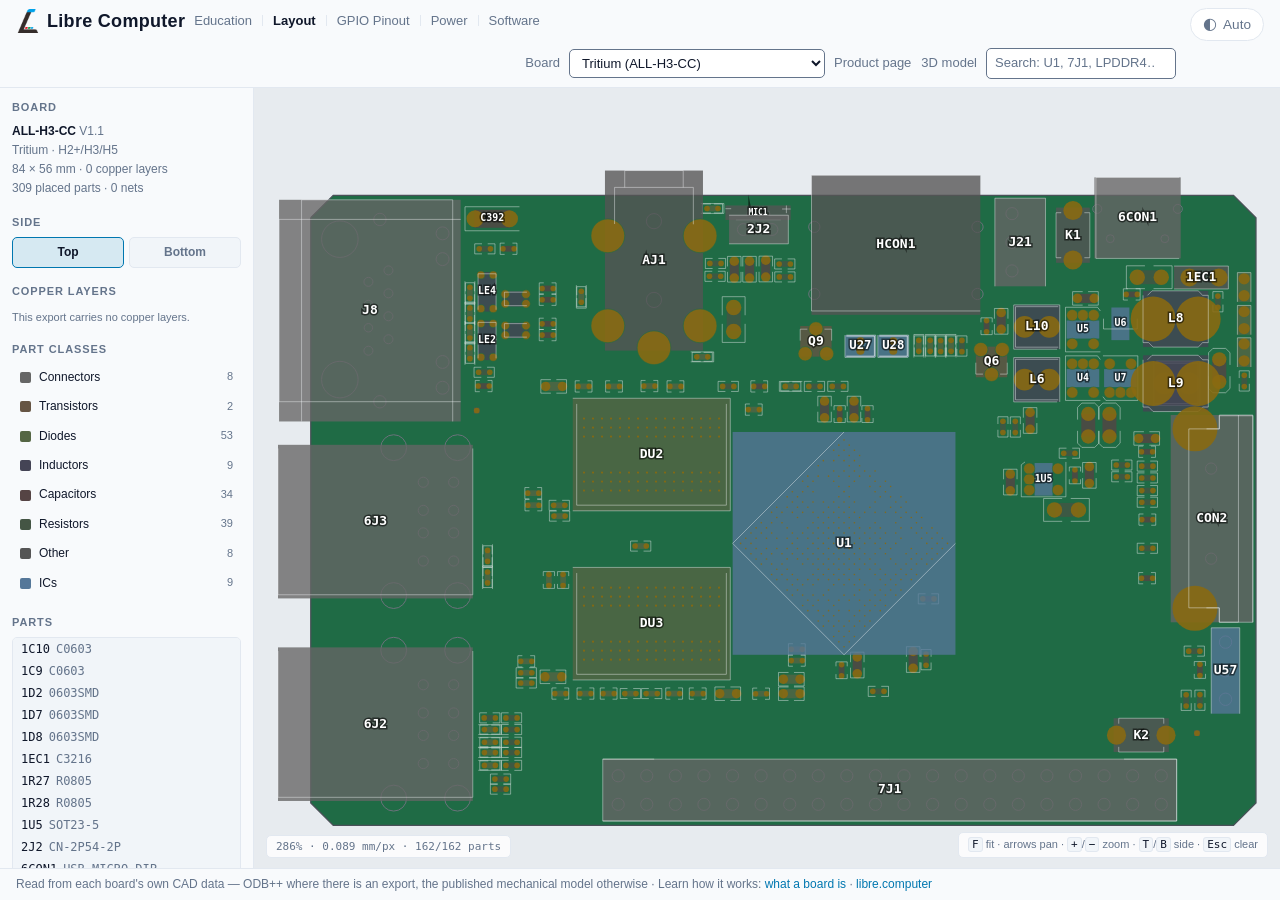
==== all-h3-cc/index.html @ c20e4c8a "A page per board with its parts list, plus robots.txt, sitemap.xml, llms.txt Each board view was dra" ====
<!DOCTYPE html>
<html lang="en">
<head>
<meta charset="utf-8">
<!-- Scripts from this site only, plus the inline theme snippet by its sha256
     (tools/check-kit.py recomputes it); data, styles and images same-origin,
     data: for the kit's logo. GitHub Pages sets no headers, so it is a meta. -->
<meta http-equiv="Content-Security-Policy" content="default-src 'self'; script-src 'self' 'sha256-oHIc59mqgn9ICn5smlJlKAoSorMm9lRvLXPlZJXSqW8='; style-src 'self' 'unsafe-inline'; img-src 'self' data:; object-src 'none'; base-uri 'none'; form-action 'none'">
<meta name="referrer" content="strict-origin-when-cross-origin">
<meta name="viewport" content="width=device-width, initial-scale=1">
<title>Tritium (ALL-H3-CC) Board Layout — Libre Computer</title>
<meta name="description" content="Tritium (ALL-H3-CC) PCB layout, 84 × 56 mm: its connectors and main parts by reference designator, and an interactive viewer of every part&#39;s placement, read from the board&#39;s own CAD data.">
<link rel="canonical" href="https://layout.hardware.libre.computer/all-h3-cc/">
<link rel="icon" href="data:,">
<link rel="stylesheet" href="../css/lc-kit.css">
<link rel="stylesheet" href="../css/style.css">
<!-- Sets the theme before first paint, so a dark visitor never sees a white
     flash. Must stay inline and must stay ahead of the stylesheets; the copy
     is checked by tools/lc-ui-kit/sync.py against HEAD_SNIPPET in lc-kit.js. -->
<script>try{var q=new URLSearchParams(location.search),e=q.get("embed")==="1",t=e&&q.get("theme");if(e)document.documentElement.classList.add("lc-embed");var p=t==="light"||t==="dark"?t:localStorage.getItem("theme")||"auto";if(p==="dark"||(p==="auto"&&matchMedia("(prefers-color-scheme: dark)").matches))document.documentElement.classList.add("dark")}catch(x){}</script>
</head>
<body data-board="all-h3-cc">
<a class="lc-skip" href="#main">Skip to content</a>

<header class="lc-topbar">
  <div class="lc-brand">
    <a class="lc-brand-name" href="https://libre.computer">Libre Computer</a>
    <nav class="lc-sites" aria-label="Libre Computer sites">
      <a class="lc-site" href="https://education.libre.computer/">Education</a>
      <a class="lc-site" href="/" aria-current="true">Layout</a>
      <a class="lc-site" data-lc-site href="https://gpio.hardware.libre.computer/">GPIO Pinout</a>
      <a class="lc-site" data-lc-site href="https://power.hardware.libre.computer/">Power</a>
      <a class="lc-site" href="https://u-boot.software.libre.computer/">Software</a>
    </nav>
  </div>
  <div class="lc-controls">
    <label for="board-select">Board</label>
    <select id="board-select" aria-label="Select board"></select>
    <input id="search" type="search" placeholder="Search: U1, 7J1, LPDDR4…" autocomplete="off" spellcheck="false" aria-label="Search by reference designator or footprint">
  </div>
</header>

<div class="lc-notices" id="notices"></div>

<main class="lc-main" id="main">
  <h1 class="lc-vh">Tritium (ALL-H3-CC) board layout</h1>
  <aside class="lc-panel" id="sidebar">
    <h3>Board</h3>
    <div id="board-meta"></div>

    <h3>Side</h3>
    <div class="lc-seg" id="side-seg" role="group" aria-label="Board side"></div>

    <h3>Copper layers</h3>
    <div id="copper-toggles"></div>
    <p id="copper-note"></p>

    <h3>Part classes</h3>
    <div id="cat-toggles"></div>

    <h3>Parts</h3>
    <div id="comp-list" role="listbox" tabindex="0" aria-label="Placed parts"></div>
    <div id="detail"></div>
    <p id="announce" class="lc-vh" role="status"></p>

    <!-- The parts list as plain HTML, drawn in by tools/render.mjs (and
         redrawn by js/app.js on a change of board): js/parts.js -->
    <h3>Parts list</h3>
    <div id="parts-text"><details class="parts-text"><summary>Tritium (ALL-H3-CC): connectors and main parts</summary><p>Tritium (ALL-H3-CC): revision V1.1, H2+/H3/H5 SoC, 84 × 56 mm, no copper layers in this export, 309 placed parts.</p><table class="lc-table parts-table"><caption>Connectors (10)</caption><thead><tr><th scope="col">Ref</th><th scope="col">Part</th><th scope="col">Side</th></tr></thead><tbody><tr><th scope="row">2J2</th><td><span class="fp">CN-2P54-2P, 2 pins</span></td><td>Top</td></tr><tr><th scope="row">4CON1</th><td><span class="fp">30P-0.4MM-M, 30 pins</span></td><td>Bottom</td></tr><tr><th scope="row">6CON1</th><td><span class="fp">USB-MICRO-DIP, 11 pins</span></td><td>Top</td></tr><tr><th scope="row">6J2</th><td><span class="fp">GXK-12USB, 12 pins</span></td><td>Top</td></tr><tr><th scope="row">6J3</th><td><span class="fp">GXK-12USB, 12 pins</span></td><td>Top</td></tr><tr><th scope="row">7J1</th><td><span class="fp">CN-2P00-2X20P, 40 pins</span></td><td>Top</td></tr><tr><th scope="row">CON2</th><td><span class="fp">FPC24PIN_0_5MM_TOP, 26 pins</span></td><td>Top</td></tr><tr><th scope="row">CON11</th><td><span class="fp">TFCARD, 15 pins</span></td><td>Bottom</td></tr><tr><th scope="row">J8</th><td><span class="fp">RJ-45B, 16 pins</span></td><td>Top</td></tr><tr><th scope="row">J21</th><td><span class="fp">CN-2P54-3P, 3 pins</span></td><td>Top</td></tr></tbody></table><table class="lc-table parts-table"><caption>ICs (9)</caption><thead><tr><th scope="col">Ref</th><th scope="col">Part</th><th scope="col">Side</th></tr></thead><tbody><tr><th scope="row">1U5</th><td><span class="fp">SOT23-5, 5 pins</span></td><td>Top</td></tr><tr><th scope="row">U1</th><td><span class="fp">BGA347P0_65B14X14, 347 pins</span></td><td>Top</td></tr><tr><th scope="row">U4</th><td><span class="fp">SOT23-5, 5 pins</span></td><td>Top</td></tr><tr><th scope="row">U5</th><td><span class="fp">SOT23-5, 5 pins</span></td><td>Top</td></tr><tr><th scope="row">U6</th><td><span class="fp">SOT23-6, 6 pins</span></td><td>Top</td></tr><tr><th scope="row">U7</th><td><span class="fp">SOT23-5, 5 pins</span></td><td>Top</td></tr><tr><th scope="row">U27</th><td><span class="fp">RCLAMP0524P, 10 pins</span></td><td>Top</td></tr><tr><th scope="row">U28</th><td><span class="fp">RCLAMP0524P, 10 pins</span></td><td>Top</td></tr><tr><th scope="row">U57</th><td><span class="fp">DIP-IR, 3 pins</span></td><td>Top</td></tr></tbody></table></details></div><!-- /parts -->
  </aside>

  <!-- Focusable so the keys pan and zoom it; the parts themselves are picked
       from the Parts list, which is the drawing's keyboard route -->
  <div id="stage" tabindex="0" role="region" aria-label="Board drawing" aria-describedby="keys">
    <canvas id="canvas" aria-hidden="true"></canvas>
    <div id="tooltip" class="lc-tooltip" hidden></div>
    <div id="hud"></div>
    <!-- The copper and net parts are filled in per board: the layer count
         differs (6 or 8), and the board imported from a mechanical model has
         neither, where this used to promise both and contradict the sidebar's
         own "This export carries no copper layers". -->
    <div id="keys"></div>
    <div id="spinner" hidden>Loading…</div>
  </div>
</main>

<footer class="lc-footer">
  Read from each board's own CAD data — ODB++ where there is an export,
  the published mechanical model otherwise ·
  Learn how it works: <a href="https://education.libre.computer/modules/what-a-board-is/">what a board is</a> ·
  <a href="https://libre.computer">libre.computer</a>
</footer>

<script type="module" src="../js/app.js"></script>
</body>
</html>
---- css/lc-kit.css ----
/* lc-kit 1 sha256:49a98d562651cce432e0f0e8bd59669b63564b67a7129dab7db1aff492e4dc31 */
/* Libre Computer hardware-tool shell — shared by the GPIO pinout, the board
   layout viewer and the power tree.
 *
 * These two sites had grown the same header, the same board picker, the same
 * search box and the same footer twice, with the same seven token names holding
 * the same seven values in both. This is that shell, defined once.
 *
 * THEME. Three states, matching libre.computer: light, dark, and auto, which
 * follows the OS and is the default -- a visitor whose desktop is dark should
 * not have to ask twice. The switch is a `dark` class on <html>, set before
 * first paint by the inline script in each page's <head>, so a dark visitor
 * never sees a white flash. Light is the base and dark is the override, because
 * a stylesheet that loses its media query should degrade to the more legible
 * of the two.
 *
 * The values are libre.computer's own (its css/style.css tokens: --bg, --card,
 * --border, --fg, --muted, --prose-link, --field-border), in both themes,
 * because these tools open inside its product pages: a tool in a neutral grey
 * frame on a slate page read as a different site. A change to that palette is
 * made there and copied here.
 *
 * WHAT BELONGS HERE. The shell and nothing else: page frame, top bar, brand,
 * the controls slot, notices, footer, form controls, focus, and the theme
 * button. A site's own subject matter -- the pinout's mux-class colours, the
 * layout viewer's copper-layer colours -- stays in that site's stylesheet,
 * because nothing is shared by having one file know about both.
 *
 * This file is VENDORED. Edit tools/lc-ui-kit/lc-kit.css in the monorepo and
 * run tools/lc-ui-kit/sync.py; a hand-edit here fails each site's CI.
 */

:root {
  color-scheme: light;
  /* one monospace stack for every site (pad names, addresses, code, keys) */
  --mono: ui-monospace, SFMono-Regular, "SF Mono", Menlo, Consolas, monospace;

  --bg: #ffffff;
  --bg-raised: #f8fafc;
  --bg-sunken: #f1f5f9;
  --border: #e2e8f0;
  /* A field's edge is the only thing that says "type here", so it needs 3:1
     on the page (WCAG 1.4.11); --border is a divider and stays quiet.
     Slate-500, as libre.computer's --field-border: 4.76:1 on --bg, 4.55:1 on
     --bg-raised, and 3.75 / 3.07 on the dark ground and raised panel, so
     one value serves both themes. */
  --border-field: #64748b;
  --text: #0f172a;
  /* 4.76:1 on --bg, 4.55:1 on --bg-raised, 4.34:1 on --bg-sunken */
  --text-dim: #64748b;
  /* Blue TEXT on the page ground, so it darkens on white (#0077b0 is 4.92:1)
     and lightens on the dark ground below. Same two shades libre.computer
     uses, and for the same contrast reason. */
  --accent: #0077b0;
  --brass: #8a6a10;
  --warn: #b45309;
  --danger: #b42318;

  --shadow: 0 1px 2px rgba(15, 23, 42, .06), 0 1px 3px rgba(15, 23, 42, .04);
}

html.dark {
  color-scheme: dark;

  --bg: #0f172a;
  --bg-raised: #1e293b;
  --bg-sunken: #020617;
  --border: #334155;
  --border-field: #64748b;   /* 3.75:1 on --bg, 3.07:1 on --bg-raised */
  --text: #e2e8f0;
  --text-dim: #94a3b8;       /* 6.96:1 on --bg, 5.71:1 on --bg-raised */
  --accent: #00a0e9;         /* 6.13:1 on --bg, 5.02:1 on --bg-raised */
  --brass: #c9a227;
  --warn: #f76b15;
  --danger: #f5a3a6;

  --shadow: none;
}

*, *::before, *::after { box-sizing: border-box; }

html, body { height: 100%; }

/* Two page shapes. An app shell (the layout viewer, the power tree) is one
   window tall and scrolls only inside its panes. A document page (the
   pinout, the memory map, education) scrolls as a whole: its body carries
   class="lc-doc" and grows with its content -- a body held to the window
   would be the sticky title bar's containing block, and the bar would ride
   off the top after one screen. */
body.lc-doc { height: auto; min-height: 100%; }

body {
  display: flex;
  flex-direction: column;
  margin: 0;
  background: var(--bg);
  color: var(--text);
  font: 14px/1.45 -apple-system, "Segoe UI", Roboto, Helvetica, Arial, sans-serif;
}

a { color: var(--accent); text-decoration: none; }
a:hover { text-decoration: underline; }

/* Monospace text in the one stack (zero specificity: a site's own rule wins) */
:where(code, kbd, samp, pre) { font-family: var(--mono); }

:where(button, select, input, a, [role="button"][tabindex]):focus-visible {
  outline: 2px solid var(--accent);
  outline-offset: 1px;
}

/* ---- top bar ---------------------------------------------------------- */

/* Sticky on every site (from 700px up; a phone's bar is too tall to pin, see
   below): an app-shell page never scrolls, so it changes nothing there; a
   document page (body.lc-doc: the pinout, the memory map, education) keeps
   its title bar in view, the same everywhere. */
.lc-topbar {
  flex: none;
  display: flex;
  flex-wrap: wrap;
  align-items: center;
  gap: 14px;
  padding: 8px 16px;
  background: var(--bg-raised);
  border-bottom: 1px solid var(--border);
  position: sticky;
  top: 0;
  z-index: 10;
  font-size: 14px;  /* (the bar's own, whatever size a site sets its body text) */
}

/* CENTRED, NOT BASELINE-ALIGNED. The name's first flex item is the logo, an
   empty box, so the name's baseline is synthesised from the logo's bottom edge
   -- and baseline alignment sat the site links' text on that edge, about 6px
   below the brand text and the controls. Centring puts the logo, the name, the
   links and (via the bar's own centring) the controls on one centre line. */
.lc-brand {
  display: flex;
  flex-wrap: wrap;
  align-items: center;
  gap: 4px 9px;
  min-width: 0;
}

.lc-brand-name {
  display: inline-flex;
  align-items: center;
  gap: 7px;
  font-size: 18px;
  font-weight: 700;
  letter-spacing: .3px;
  color: var(--text);
  white-space: nowrap;
}

/* The Libre Computer mark before the name, light and dark cuts. Embedded as
   data URIs -- libre.computer's own navLogo.webp and navLogo_dark.webp,
   about 2 KB each -- so every site gets it from this one vendored file with
   no image to copy, and nothing loads from another origin. Decorative: the
   name beside it is the link text. */
.lc-brand-name::before {
  content: "";
  flex: none;
  width: 24px;
  height: 24px;
  background: center / contain no-repeat url("[data-uri]");
}
html.dark .lc-brand-name::before {
  background-image: url("[data-uri]");
}
.lc-brand-name:hover { text-decoration: none; color: var(--accent); }

.lc-brand-sub {
  font-size: 13px;
  color: var(--text-dim);
  white-space: nowrap;
}

/* SIGNAL CLASS PALETTE -- shared, because the two tools colour the SAME pins.
   The pinout draws a board's header and the layout draws that header's pads on
   the PCB, and a visitor moving between them reads the colour as meaning the
   same thing. It did not live here at first, when only one tool used it; a
   second copy in the layout's own stylesheet would be a second answer the
   first time a colour changed. Both sites now take the one definition, and
   check-kit.py fails the build if a vendored copy drifts.

   RAILS RAMP BY VOLTAGE, red through orange to yellow as the supply falls:
   12V and PoE deepest, 5V red, 3.3V orange, 1.8V yellow. The ramp used to run
   red into brown, which made 3.3V a burnt orange and 1.8V a tan -- neither
   nameable as a colour, and the three rails a reader actually reaches for on
   a header are the three that have to be told apart at a glance.

   I2C yellow / SPI blue / GPIO green match the board silkscreen. */
:root {
  --c-poe: #6e0011;
  --c-power12v: #b8000f;
  --c-power5v: #d32f2f;
  --c-power3v3: #e8730c;
  --c-powerlv: #e0a800;   /* 1.8V / 3.0V */
  --c-gnd: #454b54;
  --c-nc: #6b6547;        /* not connected */
  --c-gpio: #2f7d3f;
  --c-i2c: #9a7b0a;
  --c-spi: #1f5fd0;
  --c-uart: #7c30cc;
  --c-pwm: #c4295a;
  --c-i2s: #0b6f80;
  --c-pcm: #0b5566;
  --c-tdm: #13876b;
  --c-spdif: #7a2490;
  --c-pdm: #4a7a0a;
  --c-dac: #076a4c;
  --c-adc: #5b8a12;
  --c-clk: #6b737b;
  --c-jtag: #c25a06;
  --c-cec: #5334c4;
  --c-ir: #c33a6a;
  --c-sdio: #0d7f95;
  --c-nand: #6d5449;
  --c-video: #a81c4c;
  --c-pcie: #6a4fc4;
  --c-usb: #1f6fb5;
  --c-eth: #0d8f6a;
  --c-misc: #5a6570;
}

/* THE SERIAL CONSOLE HEADER IS COLOURED AS THE CABLE, not as a signal class.
   Ground black, TX white, RX green -- the USB-TTL lead everyone plugs into it,
   and the colours our own documentation has always named for that header:
   "2J1 Connector Highlighted in Red: Ground (BLACK) TX (WHITE) RX (GREEN)".
   Someone at the board with the cable in their hand is matching wire to pin,
   so the pin should be the colour of the wire.

   These are wire colours, so they do NOT flip with the theme -- a black lead
   is black on both. They sit on the drawn board rather than on the page. */
:root, html.dark {
  --c-wire-gnd: #14161a;
  --c-wire-tx:  #f3f5f7;
  --c-wire-rx:  #2ea043;
}

html.dark {
  --c-poe: #6e0011;
  --c-power12v: #cc0f1b;
  --c-power5v: #e5484d;
  --c-power3v3: #f76b15;
  --c-powerlv: #f5c518;   /* 1.8V / 3.0V */
  --c-gnd: #454b54;
  --c-nc: #3c3a2e;
  --c-gpio: #46a758;
  --c-i2c: #eac54f;
  --c-spi: #3b82f6;
  --c-uart: #a855f7;
  --c-pwm: #ec5f87;
  --c-i2s: #1098ad;
  --c-pcm: #0b7285;
  --c-tdm: #63e6be;
  --c-spdif: #862e9e;
  --c-pdm: #5c940d;
  --c-dac: #087f5b;
  --c-adc: #94d82d;
  --c-clk: #adb5bd;
  --c-jtag: #ff922b;
  --c-cec: #7048e8;
  --c-ir: #f06595;
  --c-sdio: #66d9e8;
  --c-nand: #8d6e63;
  --c-video: #c2255c;
  --c-pcie: #b197fc;
  --c-usb: #74c0fc;
  --c-eth: #12b886;
  --c-misc: #6c757d;
}

/* The switch between the Libre Computer sites (written by sync.py, NAV). It
   says which site this is and what the others are. The current one is a link
   to its own root, marked aria-current: on a multi-page site it is the way
   home, and on a tool it resets the page (the query is dropped). */
/* The site links wrap. Five sites in one unbreakable row ran 131px past a
   375px phone and dragged every page sideways; wrapped, the row simply gets
   taller. The brand wraps for the same reason. */
.lc-sites {
  display: flex;
  flex-wrap: wrap;
  align-items: baseline;
  gap: 4px 10px;
  font-size: 13px;
  min-width: 0;
}

.lc-site {
  white-space: nowrap;
  color: var(--text-dim);
}
.lc-site[aria-current] {
  color: var(--text);
  font-weight: 600;
}
a.lc-site:hover { color: var(--accent); text-decoration: none; }
a.lc-site:focus-visible {
  outline: 2px solid var(--accent);
  outline-offset: 2px;
  border-radius: 3px;
}

/* Separator drawn rather than typed, so it is not read out as a word and not
   selected when the visitor copies the heading. */
.lc-site + .lc-site::before {
  content: "";
  display: inline-block;
  width: 1px;
  height: 11px;
  margin-right: 10px;
  vertical-align: -1px;
  background: var(--border);
}

/* The board's own pages, beside the board picker (setBoardLinks). Small and
   dim like the site links, so the picker and the search stay the controls. */
.lc-board-links {
  display: inline-flex;
  flex-wrap: wrap;
  align-items: center;
  gap: 4px 10px;
  font-size: 13px;
}
.lc-board-links[hidden] { display: none; }
.lc-board-links a { color: var(--text-dim); white-space: nowrap; }
.lc-board-links a:hover { color: var(--accent); text-decoration: none; }
.lc-board-links a:focus-visible {
  outline: 2px solid var(--accent);
  outline-offset: 2px;
  border-radius: 3px;
}
@media (max-width: 819.98px) {
  .lc-board-links a { display: inline-block; padding: 10px 0; line-height: 20px; }
}

/* The second bar under the title bar, for a family of sites behind one switcher
   entry (Software: U-Boot, Memory, Linux). Its label and site links are
   written by sync.py (SUBNAV); the site's own pages sit at the far end, in
   .lc-subnav-pages. The same voice as education's section bar. */
.lc-subnav {
  flex: none;
  display: flex;
  flex-wrap: wrap;
  gap: 4px 18px;
  padding: 7px 16px;
  background: var(--bg);
  border-bottom: 1px solid var(--border);
  font-size: 13px;
  align-items: baseline;
}
.lc-subnav-sites,
.lc-subnav-pages {
  display: flex;
  align-items: baseline;
  gap: 4px 18px;
}
.lc-subnav-pages { margin-left: auto; }
.lc-subnav a { color: var(--text-dim); white-space: nowrap; }
.lc-subnav a:hover { color: var(--accent); text-decoration: none; }
.lc-subnav a[aria-current] { color: var(--text); font-weight: 600; }
.lc-subnav a:focus-visible {
  outline: 2px solid var(--accent);
  outline-offset: 2px;
  border-radius: 3px;
}
.lc-subnav-label {
  font-size: 11px;
  font-weight: 700;
  letter-spacing: .08em;
  text-transform: uppercase;
  color: var(--accent);
}
/* A phone: one sideways-scrolling row, not a wrap of single links. */
@media (max-width: 819.98px) {
  .lc-subnav {
    flex-wrap: nowrap;
    padding-top: 0;
    padding-bottom: 0;
    overflow-x: auto;
    scrollbar-width: none;
  }
  .lc-subnav::-webkit-scrollbar { display: none; }
  .lc-subnav a { display: inline-block; padding: 10px 0; line-height: 20px; }
  .lc-subnav-label,
  .lc-subnav-sites,
  .lc-subnav-pages { flex: none; }
}

/* A pill for a state the visitor should not have to infer, e.g. that the board
   picker is currently listing boards nobody can buy yet. */
.lc-flag {
  padding: 1px 7px;
  border-radius: 999px;
  background: var(--warn);
  /* Page ground, not white. White clears on the light caution brown and
     fails on the dark theme's bright caution orange; the dark ground on
     that orange clears. */
  color: var(--bg);
  font-size: 11px;
  font-weight: 700;
  letter-spacing: .3px;
  white-space: nowrap;
}

/* A <select> sizes itself to its widest option and will not shrink below it,
   so without the min-width:0 / max-width pair a long board name pushes the
   whole bar sideways on a phone -- measured at 495px of control on a 375px
   viewport, which moved the entire page 125px. A flex item's automatic minimum
   is its content, so flex-shrink alone never reaches it. */
.lc-controls {
  display: flex;
  align-items: center;
  gap: 9px;
  flex-wrap: wrap;
  margin-left: auto;
  min-width: 0;
  max-width: 100%;
}
.lc-controls label { color: var(--text-dim); font-size: 13px; }
.lc-controls select { min-width: 0; max-width: 100%; }

select,
input[type="search"],
input[type="text"] {
  background: var(--bg);
  color: var(--text);
  border: 1px solid var(--border-field);
  border-radius: 5px;
  padding: 5px 8px;
  font: inherit;
  font-size: 13px;
}
select:hover,
input[type="search"]:hover,
input[type="text"]:hover { border-color: var(--text-dim); }
input[type="search"] { width: 190px; }
input[type="search"]::placeholder { color: var(--text-dim); }

/* ---- skip link, visually hidden ----------------------------------------- */

/* The first Tab stop on every page: past the title bar to the page's own
   content (<a class="lc-skip" href="#main">, the target the page's <main>,
   id="main" unless it already has an id). */
.lc-skip {
  position: absolute;
  left: -999px;
  top: 0;
  z-index: 50;
  padding: 6px 10px;
  background: var(--bg-raised);
  color: var(--text);
  border: 1px solid var(--border-field);
  border-radius: 5px;
}
.lc-skip:focus { left: 8px; top: 8px; }

/* Read by a screen reader, not shown: a page heading the layout carries
   visually already, a status line. */
.lc-vh {
  position: absolute;
  width: 1px;
  height: 1px;
  overflow: hidden;
  clip-path: inset(50%);
  white-space: nowrap;
}

/* ---- embed mode (?embed=1, lc-kit.js EMBED) ------------------------------ */

/* Inside another page's frame: the chrome that names the site and the board
   goes (the framing page names both), the tool's own controls stay, and
   "Open ⤢" opens the full tool. The board and SoC-family pickers go too: the
   frame is for the one board its page is about. */
html.lc-embed .lc-skip,
html.lc-embed .lc-brand,
html.lc-embed .lc-sites,
html.lc-embed .lc-subnav,
html.lc-embed .lc-board-links,
html.lc-embed .lc-footer,
html.lc-embed .lc-theme-btn,
html.lc-embed #board-select,
html.lc-embed .board-select,
html.lc-embed #family-select,
html.lc-embed .family-select,
html.lc-embed label[for="board-select"],
html.lc-embed label[for="family-select"] {
  display: none !important;
}
html.lc-embed .lc-topbar { position: static; padding: 6px 12px; }
.lc-embed-open {
  display: inline-flex;
  align-items: center;
  padding: .3rem .7rem;
  border: 1px solid var(--border);
  border-radius: 999px;
  color: var(--text);
  font-size: 13px;
  white-space: nowrap;
}
.lc-embed-open:hover { border-color: var(--text-dim); text-decoration: none; }
.lc-embed-open:focus-visible { outline: 2px solid var(--accent); outline-offset: 2px; }

/* ---- theme button ------------------------------------------------------ */

.lc-theme-btn {
  display: inline-flex;
  align-items: center;
  gap: .4rem;
  padding: .35rem .75rem;
  border: 1px solid var(--border);
  border-radius: 999px;
  background: var(--bg);
  color: var(--text);
  font: inherit;
  font-size: .85rem;
  cursor: pointer;
  white-space: nowrap;
}
.lc-theme-btn:hover { border-color: var(--text-dim); }
.lc-theme-icon { font-size: 1rem; line-height: 1; }

/* Auto is the default, so it reads as the quiet state; an explicit choice is
   marked, which is the whole point of showing the state rather than a bare
   "Theme". */
.lc-theme-btn[data-theme="auto"] { color: var(--text-dim); }
.lc-theme-btn[data-theme="light"],
.lc-theme-btn[data-theme="dark"] { border-color: currentColor; }

/* THE THEME CONTROL KEEPS THE CORNER, at every width. The topbar wraps, and
   the button is its last child, so whenever the controls filled the first row
   (a phone; a tool's board picker, board links and search below ~1370px) it
   wrapped onto a line of its own at the left -- the one control whose
   position a reader relies on, moving with the content around it. Pinned to
   the top right it is always in the same place, and the row it used to take
   goes back to the page. The padding reserves its width so a long select
   cannot run underneath. (The bar is positioned -- sticky, or relative on a
   phone -- so it is the button's containing block.) The reserve applies to
   every row, so when a tool's controls wrap to a second row (about 820 to
   1430px) that row ends 104px short of the edge: the cost of a button that
   never moves. */
.lc-topbar { padding-right: 104px; }
.lc-theme-btn { position: absolute; top: 8px; right: 16px; }

@media (max-width: 560px) {
  /* The label goes before the control does: the icon plus the title attribute
     still say which state is active. */
  .lc-theme-label { display: none; }
}

/* THE NARROW BAR IS DELIBERATE ROWS, not whatever wrapping leaves. Below the
   desktop width the brand and the site links share the first row with the
   pinned theme button, whose width that row (and only that row) reserves; the
   controls get the next row and start at the left edge instead of floating
   right. The site links never wrap: a wrapped bar put one link and a dangling
   separator on a line of their own. When they do not fit they scroll
   sideways. Every link and control is at least 40px tall, the touch minimum.
   819.98px, not 820px: at exactly 820 the bar keeps the layout it already had
   there. */
@media (max-width: 819.98px) {
  .lc-topbar { padding: 8px 16px 10px; row-gap: 6px; }
  .lc-brand {
    flex: 1 1 100%;
    flex-wrap: nowrap;
    align-items: center;
    gap: 0 14px;
    padding-right: 88px;
  }
  .lc-brand-name { flex: none; min-height: 40px; }
  .lc-theme-btn { min-width: 40px; min-height: 40px; justify-content: center; }

  /* No visible scrollbar: it would sit on top of the links. */
  .lc-sites {
    flex: 1 1 auto;
    flex-wrap: nowrap;
    overflow-x: auto;
    scrollbar-width: none;
  }
  .lc-sites::-webkit-scrollbar { display: none; }
  .lc-site { display: inline-block; padding: 10px 0; line-height: 20px; }

  .lc-controls { flex: 1 1 100%; margin-left: 0; }
  .lc-controls select,
  .lc-controls input { min-height: 40px; }
  /* The search box grows into whatever its row leaves, so the board's own
     links (setBoardLinks) share its row instead of taking one of their own. */
  .lc-controls input[type="search"] { flex: 1 1 9rem; width: auto; min-width: 0; }
}

/* 16px exactly on a narrow screen or any touch screen (a tablet is wider
   than the narrow layout): below it Safari zooms the page when a field takes
   focus, and the only way back out of that zoom is a pinch. */
@media (max-width: 819.98px), (pointer: coarse) {
  .lc-controls select,
  .lc-controls input { font-size: 16px; }
}

/* A phone has no room for the links beside the brand, so they take a row of
   their own under it, and the theme button keeps the brand row's corner. The
   row bleeds to the screen edges, so a link scrolled under the edge is cut by
   the screen rather than by the bar's padding -- the cut-off word is the cue
   that the row scrolls. */
@media (max-width: 699.98px) {
  /* Four rows of bar (brand, sites, picker, search) are a quarter of a phone
     screen: on a phone the bar scrolls away with the page instead of pinning.
     Still positioned, so the theme button keeps its corner. */
  .lc-topbar { position: relative; }
  .lc-brand { flex-wrap: wrap; padding-right: 0; }
  .lc-sites {
    flex: 0 0 calc(100% + 32px);
    margin: 0 -16px;
    padding: 0 16px;
  }
}

/* ---- notices ----------------------------------------------------------- */

.lc-notices { flex: none; }

.lc-notice {
  margin: 0;
  padding: 7px 16px;
  font-size: 13px;
  background: color-mix(in srgb, var(--warn) 14%, var(--bg));
  color: var(--text);
  border-bottom: 1px solid var(--border);
}
.lc-notice.error {
  background: color-mix(in srgb, var(--danger) 14%, var(--bg));
}
.lc-notice code { font-family: var(--mono); }
/* The accent on the caution wash is too light for the notice's type.
   The underline is what says the words are a link. */
.lc-notice a { color: var(--text); text-decoration: underline; }

/* ---- footer ------------------------------------------------------------ */

.lc-footer {
  flex: none;
  padding: 7px 16px;
  background: var(--bg-raised);
  border-top: 1px solid var(--border);
  font-size: 12px;
  color: var(--text-dim);
}

/* ---- shared bits both tools grew separately ---------------------------- */

.lc-main { flex: 1; display: flex; min-height: 0; }

.lc-panel {
  flex: none;
  background: var(--bg-raised);
  border-right: 1px solid var(--border);
  overflow-y: auto;
  padding: 12px;
}

.lc-panel h3 {
  margin: 16px 0 6px;
  font-size: 11px;
  font-weight: 700;
  text-transform: uppercase;
  letter-spacing: .9px;
  color: var(--text-dim);
}
.lc-panel h3:first-child { margin-top: 0; }

/* A data table, the same on every site: ruled rows, small dim uppercase
   column headers like the panel headings above. A site adds only what its
   data needs (a sticky header, a highlighted row, a reading size). Wrap it in
   .lc-table-scroll where it may be wider than a phone: the table keeps its
   columns and scrolls sideways inside its own box, never the page. */
.lc-table {
  width: 100%;
  border-collapse: collapse;
  font-size: 0.92rem;
}
.lc-table caption { text-align: left; color: var(--text-dim); padding-bottom: .4rem; }
.lc-table th,
.lc-table td {
  text-align: left;
  vertical-align: top;
  padding: 0.35rem 0.6rem;
  border-bottom: 1px solid var(--border);
}
.lc-table thead th,
.lc-table > tr:first-child > th {
  font-size: 11px;
  font-weight: 700;
  text-transform: uppercase;
  letter-spacing: .9px;
  color: var(--text-dim);
}
.lc-table tbody th { font-weight: 600; }
.lc-table-scroll { overflow-x: auto; }

/* The small dim uppercase label: a panel heading, a column title, a
   section kicker -- the same voice as .lc-panel h3 and a table's header. */
.lc-label {
  font-size: 11px;
  font-weight: 700;
  text-transform: uppercase;
  letter-spacing: .9px;
  color: var(--text-dim);
}

/* A colour swatch: one small rounded square, wherever a colour is keyed (a
   legend, a slot in a list, a toggle). The site sets its colour; a site that
   also shows a state with it (the power tree's on/off) adds that itself. */
.lc-swatch {
  display: inline-block;
  width: 11px;
  height: 11px;
  border-radius: 2px;
  flex: none;
  vertical-align: -1px;
}

/* The hover tooltip: follows the theme like the panels, never a fixed dark
   box. The site positions it (fixed to the window or absolute in its stage)
   and picks its font (the pinout's pad names are monospace). */
.lc-tooltip {
  z-index: 20;
  pointer-events: none;
  max-width: 340px;
  padding: 6px 9px;
  border: 1px solid var(--border);
  border-radius: 6px;
  background: var(--bg-raised);
  color: var(--text);
  box-shadow: var(--shadow);
  font-size: 12px;
}
.lc-tooltip[hidden] { display: none; }

/* A chip: a small bordered token that picks one of a set (a mux on the
   pinout's pin, a step of the power sequence). It is a <button> with
   aria-pressed, so it takes focus and says which one is picked. Pressed is
   an inset accent ring plus the accent wash: not an outline, which is the
   focus ring, and not the border, which a site may use for a state (the
   power tool's on and absent). The site adds a dot or a font. */
.lc-chips { display: flex; flex-wrap: wrap; gap: 5px; }
.lc-chip {
  display: inline-flex;
  align-items: center;
  gap: 5px;
  padding: 2px 8px;
  background: var(--bg);
  border: 1px solid var(--border);
  border-radius: 4px;
  color: var(--text);
  font: inherit;
  font-size: 12px;
  line-height: 1.4;
  cursor: pointer;
}
.lc-chip:hover { border-color: var(--text-dim); }
.lc-chip[aria-pressed="true"] {
  box-shadow: inset 0 0 0 1px var(--accent);
  background-color: color-mix(in srgb, var(--accent) 16%, var(--bg));
  color: var(--text);
}

.lc-seg { display: flex; gap: 5px; }
.lc-seg button {
  flex: 1;
  padding: 6px 8px;
  background: var(--bg-sunken);
  border: 1px solid var(--border);
  border-radius: 5px;
  color: var(--text-dim);
  font: inherit;
  font-size: 12px;
  font-weight: 600;
  cursor: pointer;
}
.lc-seg button:hover { border-color: var(--text-dim); color: var(--text); }
.lc-seg button[aria-pressed="true"] {
  background: color-mix(in srgb, var(--accent) 16%, var(--bg));
  border-color: var(--accent);
  /* The accent is the border and the wash. As 12px ink on the light wash
     it is too light. The words stay page ink in both themes. */
  color: var(--text);
}

.lc-toggle {
  display: flex;
  align-items: center;
  gap: 8px;
  width: 100%;
  margin-bottom: 2px;
  padding: 4px 7px;
  background: transparent;
  border: 1px solid transparent;
  border-radius: 4px;
  color: var(--text);
  font: inherit;
  font-size: 12px;
  text-align: left;
  cursor: pointer;
}
.lc-toggle:hover { background: var(--bg-sunken); }
/* Off is dimmer type and a faded swatch, not a faded control. Opacity on
   the whole row takes the label below body text in both themes. */
.lc-toggle[aria-pressed="false"] { color: var(--text-dim); }
.lc-toggle[aria-pressed="false"] .lc-swatch { opacity: .45; }
.lc-toggle .lc-name {
  flex: 1;
  overflow: hidden;
  text-overflow: ellipsis;
  white-space: nowrap;
}
.lc-toggle .lc-count { flex: none; color: var(--text-dim); font-size: 11px; }

[hidden] { display: none !important; }
---- css/style.css ----
/* Libre Computer Board Layout — what is specific to drawing a board.
 *
 * The page frame, top bar, brand, controls, notices, footer, panel, segmented
 * control and toggle rows all come from css/lc-kit.css, which the GPIO pinout
 * uses too. What is left here is the canvas stage and the things only a layout
 * viewer has: copper-layer colours, the board substrate, the parts list, the
 * detail panel and the HUD.
 */

:root {
  /* Copper by stackup position, top of the board to the bottom of it. The ramp
     is deliberate: a reader toggling two layers on at once has to be able to
     tell which trace is on which, and adjacent layers are the pair that gets
     confused, so adjacent entries are far apart in hue. */
  --cu-1: #c2303a;
  --cu-2: #1f6fd0;
  --cu-3: #2f8f45;
  --cu-4: #b8912a;
  --cu-5: #a832ad;
  --cu-6: #12898c;
  --cu-7: #cf5a0e;
  --cu-8: #5a5ce0;

  /* The board itself, drawn on canvas. Solder-mask green over a light page and
     a near-black ground once copper is on, because a light substrate under
     eight translucent layers reads as mud either way. */
  --board: #1f6b45;
  --board-cu: #0d1410;
  --board-edge: #4a5058;
  --silk: #f2f4f6;
  --hole-ring: #6b727b;
  --part-label: #ffffff;
  --net-hi: #00a05f;
  --stage-bg: #e7ebef;
}

html.dark {
  --cu-1: #e5484d;
  --cu-2: #4da3ff;
  --cu-3: #46a758;
  --cu-4: #eac54f;
  --cu-5: #d148d8;
  --cu-6: #21c7c7;
  --cu-7: #f76b15;
  --cu-8: #8d8fff;

  --board: #1b4332;
  --board-cu: #0d1410;
  --board-edge: #4a5058;
  --silk: #d7dbe0;
  --hole-ring: #8b9098;
  --part-label: #ffffff;
  --net-hi: #00e58a;
  --stage-bg: #0b0d10;
}

body { overflow: hidden; }

#sidebar { width: 254px; }

#board-meta {
  font-size: 12px;
  color: var(--text-dim);
  line-height: 1.6;
}
#board-meta b { color: var(--text); font-weight: 600; }
#board-meta .status {
  display: inline-block;
  margin-top: 4px;
  padding: 1px 6px;
  border-radius: 3px;
  font-size: 11px;
  /* Sunken put the caution words and the same-PCB link under body text. */
  background: var(--bg);
  border: 1px solid var(--border);
}
#board-meta .status.unlisted { color: var(--warn); border-color: var(--warn); }

#copper-note { margin: 4px 0 0; font-size: 11px; color: var(--text-dim); }

#comp-list {
  height: 240px;
  overflow-y: auto;
  border: 1px solid var(--border);
  border-radius: 5px;
  background: var(--bg-sunken);
}
#comp-list-inner { position: relative; }
.comp-item {
  position: absolute;
  left: 0; right: 0;
  height: 22px;
  padding: 3px 8px;
  font: 12px/16px var(--mono);
  white-space: nowrap;
  overflow: hidden;
  text-overflow: ellipsis;
  cursor: pointer;
}
.comp-item:hover { background: color-mix(in srgb, var(--accent) 12%, transparent); }
.comp-item[aria-selected="true"] {
  background: color-mix(in srgb, var(--accent) 18%, transparent);
  /* Accent ink on this wash is too light for 12px type, and so is the
     dimmed footprint. The wash is the selection; the words are page ink. */
  color: var(--text);
}
.comp-item[aria-selected="true"] .fp { color: var(--text); }
/* The keyboard's row, shown while the list has focus */
#comp-list:focus-visible { outline: 2px solid var(--accent); outline-offset: 1px; }
#comp-list:focus-visible .comp-item.active { box-shadow: inset 0 0 0 2px var(--accent); }
/* The drawing takes focus for its keys; the ring sits inside its edge */
#stage:focus-visible { outline: 2px solid var(--accent); outline-offset: -2px; }

.comp-item .fp { color: var(--text-dim); margin-left: 6px; }

/* The detail panel is the answer to clicking a part, and it sat below every
   other sidebar block -- measured at y=1164 in a 1080-high viewport, so on a
   laptop the reader clicked a part and nothing appeared to happen. It is
   pulled to the top of the sidebar when it has content, which is the moment it
   is the thing being looked at. */
#detail { margin-top: 10px; }
#detail:not(:empty) {
  order: -1;
  margin-top: 0;
  /* PADDING, not margin. A margin is outside the border box and so is not
     painted, and the pinned header's 14 px of it was a window the list rows
     scrolled visibly through. */
  margin-bottom: 0;
  position: sticky;
  top: 0;
  z-index: 2;
  /* The panel it sits in, not the page: --bg is #ffffff and the sidebar panel
     is --bg-raised #f8fafc, so a sticky header painted --bg showed as a
     lighter band against its own panel while scrolling. */
  background: var(--bg-raised);
  padding-bottom: 22px;
}
/* The column exists so #detail can be ordered to the top. It also makes every
   child a flex item, and a flex item SHRINKS below its declared height: the
   parts list, `height: 240px`, collapsed to 49.7 px on four boards and to 2 px
   -- no rows at all -- whenever a part was selected. It keeps its height. */
#sidebar { display: flex; flex-direction: column; }
#sidebar > * { flex: none; }
#detail h4 {
  margin: 0 0 6px;
  font: 700 14px var(--mono);
  color: var(--accent);
}
#detail dl {
  display: grid;
  grid-template-columns: auto 1fr;
  gap: 2px 10px;
  margin: 0;
  font-size: 12px;
}
#detail dt { color: var(--text-dim); }
#detail dd {
  margin: 0;
  font-family: var(--mono);
  overflow-wrap: anywhere;
}

/* The parts list as plain HTML (js/parts.js): a closed disclosure at the foot
   of the sidebar, so the viewer above it is unchanged */
.parts-text { font-size: 12px; }
.parts-text summary { cursor: pointer; }
.parts-text p { margin: 6px 0; color: var(--text-dim); }
.parts-text ul { margin: 6px 0; padding-left: 18px; }
.parts-table { font-size: 12px; margin-top: 8px; }
.parts-table th, .parts-table td { padding: 3px 4px; }
.parts-table tbody th { font-family: var(--mono); }
.parts-table .fp { color: var(--text-dim); font-family: var(--mono); overflow-wrap: anywhere; }

/* ---- canvas stage ---- */

#stage {
  position: relative;
  flex: 1;
  min-width: 0;
  overflow: hidden;
  background: var(--stage-bg);
  touch-action: none;
  cursor: grab;
}
#stage.dragging { cursor: grabbing; }
#stage canvas { position: absolute; inset: 0; }

#hud, #keys {
  position: absolute;
  bottom: 10px;
  padding: 4px 9px;
  border-radius: 5px;
  background: color-mix(in srgb, var(--bg) 82%, transparent);
  border: 1px solid var(--border);
  color: var(--text-dim);
  pointer-events: none;
}
#hud {
  left: 12px;
  display: flex;
  gap: 10px;
  align-items: center;
  font: 11px var(--mono);
}
/* The highlight green is the canvas mark. As 11px type on the light HUD
   it is too light. The dark theme's green clears, so it keeps the name. */
#hud .net { color: var(--text); font-weight: 700; }
html.dark #hud .net { color: var(--net-hi); }
#keys { right: 12px; font-size: 11px; }
#keys kbd {
  font: 11px var(--mono);
  color: var(--text);
  background: var(--bg-sunken);
  border: 1px solid var(--border);
  border-radius: 3px;
  padding: 0 3px;
}

/* The kit's .lc-tooltip; this page's own: absolute inside the stage, kept
   narrow over the board */
#tooltip {
  position: absolute;
  z-index: 5;
  max-width: 260px;
}
#tooltip .r {
  font: 700 12px var(--mono);
  color: var(--accent);
}
#tooltip .f {
  color: var(--text-dim);
  font-family: var(--mono);
}

#spinner {
  position: absolute;
  inset: 0;
  display: flex;
  align-items: center;
  justify-content: center;
  background: color-mix(in srgb, var(--stage-bg) 72%, transparent);
  color: var(--text-dim);
  font-size: 14px;
  z-index: 6;
}

/* ---- narrow ---- */

@media (max-width: 820px) {
  /* THE PAGE GROWS, the viewport does not hold it. `html, body { height: 100% }`
     plus `.lc-main { flex: 1 }` pins the main row to whatever is left of the
     screen -- on a 390x844 phone that is 538 px holding a 469 px board and a
     1102 px sidebar. Something has to overflow, and the container has to be
     allowed to be as tall as its content for the page scroll to reach it. */
  html, body { height: auto; }
  body { overflow: auto; min-height: 100%; }
  .lc-main { flex: none; height: auto; }

  /* ORDER, NOT column-reverse. The sidebar comes first in the DOM and the
     board should come first on a phone, which `column-reverse` did -- and it
     also moves the overflow to the START edge, so the part that did not fit
     went off the TOP of the page where no scroll can reach it. Measured on a
     390x844 viewport: #stage.top = -864, the whole board above the document.
     `order` reverses the paint without touching where the overflow goes. */
  .lc-main { flex-direction: column; }
  #stage { order: -1; }

  #sidebar {
    width: auto;
    border-right: none;
    border-top: 1px solid var(--border);
    overflow: visible;
  }
  #stage { height: 62vh; flex: none; }
  #keys { display: none; }
  input[type="search"] { width: 100%; }

  /* The sticky detail header is sticky against the SIDEBAR on a desktop, where
     the sidebar is the scroller. On a phone the page scrolls instead, so
     pinning it here parks it mid-column over the board. */
  #detail:not(:empty) { position: static; }
}
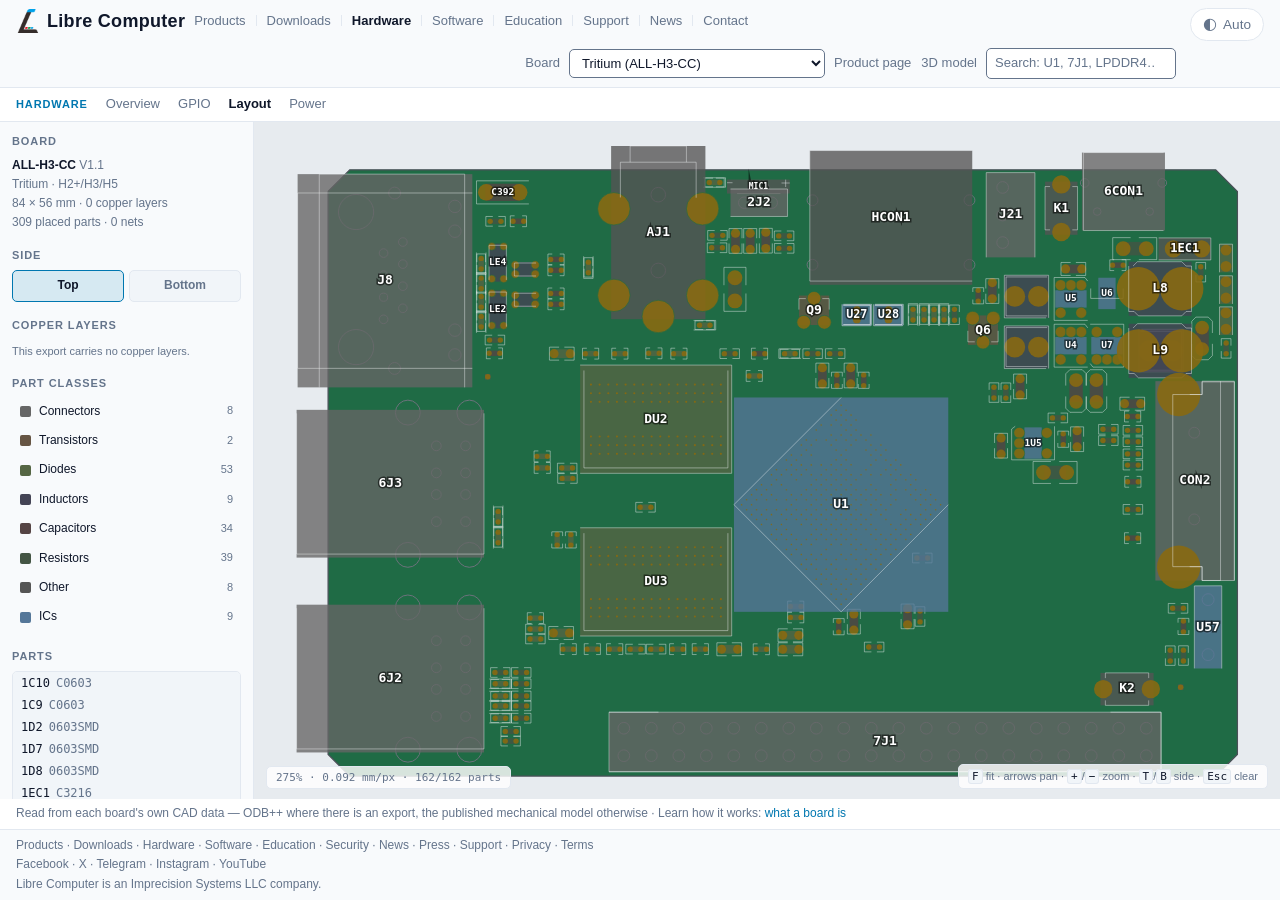
==== commit 43b649cc: "One header, family row and footer on every Libre Computer site The shell kit's sync.py now writes th" ====
--- a/all-h3-cc/index.html
+++ b/all-h3-cc/index.html
@@ -26,11 +26,14 @@
   <div class="lc-brand">
     <a class="lc-brand-name" href="https://libre.computer">Libre Computer</a>
     <nav class="lc-sites" aria-label="Libre Computer sites">
+      <a class="lc-site" href="https://libre.computer/products/">Products</a>
+      <a class="lc-site" href="https://libre.computer/downloads/">Downloads</a>
+      <a class="lc-site" href="https://hardware.libre.computer/" aria-current="true">Hardware</a>
+      <a class="lc-site" href="https://software.libre.computer/">Software</a>
       <a class="lc-site" href="https://education.libre.computer/">Education</a>
-      <a class="lc-site" href="/" aria-current="true">Layout</a>
-      <a class="lc-site" data-lc-site href="https://gpio.hardware.libre.computer/">GPIO Pinout</a>
-      <a class="lc-site" data-lc-site href="https://power.hardware.libre.computer/">Power</a>
-      <a class="lc-site" href="https://u-boot.software.libre.computer/">Software</a>
+      <a class="lc-site" href="https://hub.libre.computer/">Support</a>
+      <a class="lc-site" href="https://libre.computer/news/">News</a>
+      <a class="lc-site" href="https://libre.computer/#contact">Contact</a>
     </nav>
   </div>
   <div class="lc-controls">
@@ -39,6 +42,15 @@
     <input id="search" type="search" placeholder="Search: U1, 7J1, LPDDR4…" autocomplete="off" spellcheck="false" aria-label="Search by reference designator or footprint">
   </div>
 </header>
+<nav class="lc-subnav" aria-label="Hardware">
+    <div class="lc-subnav-sites">
+      <span class="lc-subnav-label">Hardware</span>
+      <a href="https://hardware.libre.computer/">Overview</a>
+      <a data-lc-site href="https://gpio.hardware.libre.computer/">GPIO</a>
+      <a href="https://layout.hardware.libre.computer/" aria-current="true">Layout</a>
+      <a data-lc-site href="https://power.hardware.libre.computer/">Power</a>
+    </div>
+</nav>
 
 <div class="lc-notices" id="notices"></div>
 
@@ -84,11 +96,25 @@
   </div>
 </main>
 
+<p class="lc-page-note">Read from each board's own CAD data — ODB++ where there is an export,
+  the published mechanical model otherwise ·
+  Learn how it works: <a href="https://education.libre.computer/modules/what-a-board-is/">what a board is</a></p>
 <footer class="lc-footer">
-  Read from each board's own CAD data — ODB++ where there is an export,
-  the published mechanical model otherwise ·
-  Learn how it works: <a href="https://education.libre.computer/modules/what-a-board-is/">what a board is</a> ·
-  <a href="https://libre.computer">libre.computer</a>
+  <nav class="lc-footer-links" aria-label="Libre Computer">
+    <a href="https://libre.computer/products/">Products</a> &middot;
+    <a href="https://libre.computer/downloads/">Downloads</a> &middot;
+    <a href="https://hardware.libre.computer/">Hardware</a> &middot;
+    <a href="https://software.libre.computer/">Software</a> &middot;
+    <a href="https://education.libre.computer/">Education</a> &middot;
+    <a href="https://libre.computer/security/">Security</a> &middot;
+    <a href="https://libre.computer/news/">News</a> &middot;
+    <a href="https://libre.computer/press/">Press</a> &middot;
+    <a href="https://hub.libre.computer/">Support</a> &middot;
+    <a href="https://libre.computer/privacy/">Privacy</a> &middot;
+    <a href="https://libre.computer/terms/">Terms</a>
+  </nav>
+  <p class="lc-footer-social"><a href="https://facebook.com/librecomputer" rel="noopener">Facebook</a> &middot; <a href="https://x.com/LibreComputer" rel="noopener">X</a> &middot; <a href="https://t.me/libre_computer" rel="noopener">Telegram</a> &middot; <a href="https://www.instagram.com/librecomputer/" rel="noopener">Instagram</a> &middot; <a href="https://www.youtube.com/c/LibreComputer" rel="noopener">YouTube</a></p>
+  <p class="lc-footer-company">Libre Computer is an <a href="https://imprecisionsystems.com/" rel="noopener">Imprecision Systems LLC</a> company.</p>
 </footer>
 
 <script type="module" src="../js/app.js"></script>
--- a/css/lc-kit.css
+++ b/css/lc-kit.css
@@ -1,4 +1,4 @@
-/* lc-kit 1 sha256:49a98d562651cce432e0f0e8bd59669b63564b67a7129dab7db1aff492e4dc31 */
+/* lc-kit 1 sha256:46110dafa0fb4021689df2730b5b83c67ed2cb1804fa09593aa160363adb2fca */
 /* Libre Computer hardware-tool shell — shared by the GPIO pinout, the board
    layout viewer and the power tree.
  *
@@ -638,6 +638,8 @@
 
 /* ---- footer ------------------------------------------------------------ */
 
+/* The same footer on every site (sync.py FOOTER): the sections, the social
+   accounts, the company. */
 .lc-footer {
   flex: none;
   padding: 7px 16px;
@@ -646,6 +648,21 @@
   font-size: 12px;
   color: var(--text-dim);
 }
+.lc-footer p { margin: 2px 0 0; }
+.lc-footer a { color: var(--text-dim); }
+.lc-footer a:hover { color: var(--accent); }
+.lc-footer-links a { white-space: nowrap; }
+
+/* A page's own note above the footer: where its data comes from, and the
+   education module that explains it. */
+.lc-page-note {
+  flex: none;
+  margin: 0;
+  padding: 6px 16px;
+  font-size: 12px;
+  color: var(--text-dim);
+}
+html.lc-embed .lc-page-note { display: none; }
 
 /* ---- shared bits both tools grew separately ---------------------------- */
 
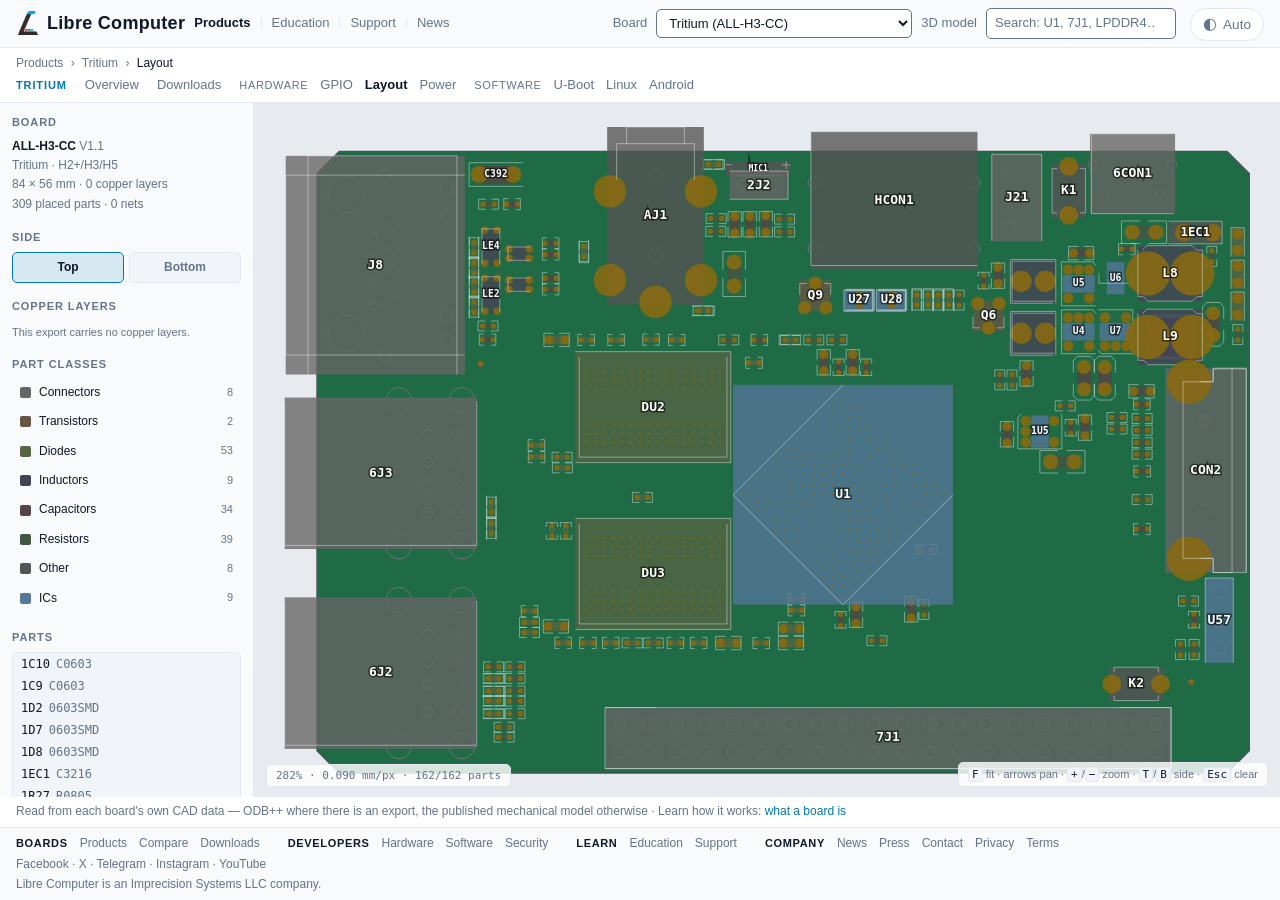
==== commit a9860824: "Board-as-hub navigation: four-section top bar, board menu, breadcrumbs, footer groups From the shell" ====
--- a/all-h3-cc/index.html
+++ b/all-h3-cc/index.html
@@ -26,14 +26,10 @@
   <div class="lc-brand">
     <a class="lc-brand-name" href="https://libre.computer">Libre Computer</a>
     <nav class="lc-sites" aria-label="Libre Computer sites">
-      <a class="lc-site" href="https://libre.computer/products/">Products</a>
-      <a class="lc-site" href="https://libre.computer/downloads/">Downloads</a>
-      <a class="lc-site" href="https://hardware.libre.computer/" aria-current="true">Hardware</a>
-      <a class="lc-site" href="https://software.libre.computer/">Software</a>
+      <a class="lc-site" href="https://libre.computer/products/" aria-current="true">Products</a>
       <a class="lc-site" href="https://education.libre.computer/">Education</a>
       <a class="lc-site" href="https://hub.libre.computer/">Support</a>
       <a class="lc-site" href="https://libre.computer/news/">News</a>
-      <a class="lc-site" href="https://libre.computer/#contact">Contact</a>
     </nav>
   </div>
   <div class="lc-controls">
@@ -44,11 +40,13 @@
 </header>
 <nav class="lc-subnav" aria-label="Hardware">
     <div class="lc-subnav-sites">
-      <span class="lc-subnav-label">Hardware</span>
-      <a href="https://hardware.libre.computer/">Overview</a>
-      <a data-lc-site href="https://gpio.hardware.libre.computer/">GPIO</a>
-      <a href="https://layout.hardware.libre.computer/" aria-current="true">Layout</a>
-      <a data-lc-site href="https://power.hardware.libre.computer/">Power</a>
+      <nav class="lc-crumbs" aria-label="Breadcrumb"><a href="https://libre.computer/products/">Products</a> <span aria-hidden="true">›</span> <a href="https://libre.computer/products/all-h3-cc/">Tritium</a> <span aria-hidden="true">›</span> <span aria-current="page">Layout</span></nav>
+      <script type="application/ld+json">{"@context": "https://schema.org", "@type": "BreadcrumbList", "itemListElement": [{"@type": "ListItem", "position": 1, "name": "Products", "item": "https://libre.computer/products/"}, {"@type": "ListItem", "position": 2, "name": "Tritium", "item": "https://libre.computer/products/all-h3-cc/"}, {"@type": "ListItem", "position": 3, "name": "Layout", "item": "https://layout.hardware.libre.computer/all-h3-cc/"}]}</script>
+      <span class="lc-subnav-label">Tritium</span>
+      <a href="https://libre.computer/products/all-h3-cc/">Overview</a>
+      <a href="https://libre.computer/downloads/all-h3-cc/">Downloads</a>
+      <span class="lc-board-group"><span class="lc-board-group-label">Hardware</span> <a href="https://gpio.hardware.libre.computer/?board=all-h3-cc">GPIO</a> <a href="https://layout.hardware.libre.computer/all-h3-cc/" aria-current="page">Layout</a> <a href="https://power.hardware.libre.computer/all-h3-cc/">Power</a></span>
+      <span class="lc-board-group"><span class="lc-board-group-label">Software</span> <a href="https://u-boot.software.libre.computer/features/all-h3-cc/">U-Boot</a> <a href="https://linux.software.libre.computer/features/all-h3-cc/">Linux</a> <a href="https://android.software.libre.computer/features/all-h3-cc/">Android</a></span>
     </div>
 </nav>
 
@@ -92,7 +90,7 @@
          neither, where this used to promise both and contradict the sidebar's
          own "This export carries no copper layers". -->
     <div id="keys"></div>
-    <div id="spinner" hidden>Loading…</div>
+    <div id="spinner" hidden></div>
   </div>
 </main>
 
@@ -101,17 +99,10 @@
   Learn how it works: <a href="https://education.libre.computer/modules/what-a-board-is/">what a board is</a></p>
 <footer class="lc-footer">
   <nav class="lc-footer-links" aria-label="Libre Computer">
-    <a href="https://libre.computer/products/">Products</a> &middot;
-    <a href="https://libre.computer/downloads/">Downloads</a> &middot;
-    <a href="https://hardware.libre.computer/">Hardware</a> &middot;
-    <a href="https://software.libre.computer/">Software</a> &middot;
-    <a href="https://education.libre.computer/">Education</a> &middot;
-    <a href="https://libre.computer/security/">Security</a> &middot;
-    <a href="https://libre.computer/news/">News</a> &middot;
-    <a href="https://libre.computer/press/">Press</a> &middot;
-    <a href="https://hub.libre.computer/">Support</a> &middot;
-    <a href="https://libre.computer/privacy/">Privacy</a> &middot;
-    <a href="https://libre.computer/terms/">Terms</a>
+    <div class="lc-footer-group"><span class="lc-footer-head">Boards</span><a href="https://libre.computer/products/">Products</a><a href="https://libre.computer/compare/">Compare</a><a href="https://libre.computer/downloads/">Downloads</a></div>
+    <div class="lc-footer-group"><span class="lc-footer-head">Developers</span><a href="https://hardware.libre.computer/">Hardware</a><a href="https://software.libre.computer/">Software</a><a href="https://libre.computer/security/">Security</a></div>
+    <div class="lc-footer-group"><span class="lc-footer-head">Learn</span><a href="https://education.libre.computer/">Education</a><a href="https://hub.libre.computer/">Support</a></div>
+    <div class="lc-footer-group"><span class="lc-footer-head">Company</span><a href="https://libre.computer/news/">News</a><a href="https://libre.computer/press/">Press</a><a href="https://libre.computer/#contact">Contact</a><a href="https://libre.computer/privacy/">Privacy</a><a href="https://libre.computer/terms/">Terms</a></div>
   </nav>
   <p class="lc-footer-social"><a href="https://facebook.com/librecomputer" rel="noopener">Facebook</a> &middot; <a href="https://x.com/LibreComputer" rel="noopener">X</a> &middot; <a href="https://t.me/libre_computer" rel="noopener">Telegram</a> &middot; <a href="https://www.instagram.com/librecomputer/" rel="noopener">Instagram</a> &middot; <a href="https://www.youtube.com/c/LibreComputer" rel="noopener">YouTube</a></p>
   <p class="lc-footer-company">Libre Computer is an <a href="https://imprecisionsystems.com/" rel="noopener">Imprecision Systems LLC</a> company.</p>
--- a/css/lc-kit.css
+++ b/css/lc-kit.css
@@ -1,4 +1,4 @@
-/* lc-kit 1 sha256:46110dafa0fb4021689df2730b5b83c67ed2cb1804fa09593aa160363adb2fca */
+/* lc-kit 1 sha256:a7a3ab5e59e4961fccd9a7aa596e9d2a4f72d52913530e20eeb98b5a4cabcb36 */
 /* Libre Computer hardware-tool shell — shared by the GPIO pinout, the board
    layout viewer and the power tree.
  *
@@ -337,10 +337,11 @@
   .lc-board-links a { display: inline-block; padding: 10px 0; line-height: 20px; }
 }
 
-/* The second bar under the title bar, for a family of sites behind one switcher
-   entry (Software: U-Boot, Memory, Linux). Its label and site links are
-   written by sync.py (SUBNAV); the site's own pages sit at the far end, in
-   .lc-subnav-pages. The same voice as education's section bar. */
+/* The second bar under the title bar, for a family of sites behind one header
+   section (Hardware, Software). Its label and site links are written by
+   sync.py (SUBNAV). A site's own pages are a bar of their own under it
+   (nav.lc-subnav-local, aria-label "<site> pages"), so each bar has one
+   current item. The same voice as education's section bar. */
 .lc-subnav {
   flex: none;
   display: flex;
@@ -359,6 +360,8 @@
   gap: 4px 18px;
 }
 .lc-subnav-pages { margin-left: auto; }
+.lc-subnav-local { padding-top: 5px; padding-bottom: 5px; background: var(--bg-raised); }
+.lc-subnav-local .lc-subnav-pages { margin-left: 0; }
 .lc-subnav a { color: var(--text-dim); white-space: nowrap; }
 .lc-subnav a:hover { color: var(--accent); text-decoration: none; }
 .lc-subnav a[aria-current] { color: var(--text); font-weight: 600; }
@@ -374,8 +377,32 @@
   text-transform: uppercase;
   color: var(--accent);
 }
+/* The trail in front of the row (sync.py crumbs_html): where this page sits,
+   Products › board › view or Libre Computer › family › tool. The row
+   wraps, so the trail takes a line of its own above the links. */
+.lc-subnav-sites { flex-wrap: wrap; }
+.lc-crumbs {
+  flex: 1 0 100%;
+  font-size: 12px;
+  color: var(--text-dim);
+}
+.lc-crumbs span[aria-hidden] { margin: 0 4px; }
+.lc-crumbs [aria-current] { color: var(--text); }
+/* On a board's page the row is the board's menu: Overview, Downloads, then
+   its Hardware and Software views, each group behind a small label. */
+.lc-board-group { display: inline-flex; align-items: baseline; gap: 4px 12px; }
+.lc-board-group-label {
+  font-size: 11px;
+  color: var(--text-dim);
+  text-transform: uppercase;
+  letter-spacing: .06em;
+}
+.lc-subnav a[aria-current="page"] { color: var(--text); font-weight: 600; }
 /* A phone: one sideways-scrolling row, not a wrap of single links. */
 @media (max-width: 819.98px) {
+  .lc-subnav-sites { flex-wrap: nowrap; }
+  .lc-crumbs { flex: none; padding: 10px 0; }
+  .lc-board-group { flex: none; }
   .lc-subnav {
     flex-wrap: nowrap;
     padding-top: 0;
@@ -652,6 +679,23 @@
 .lc-footer a { color: var(--text-dim); }
 .lc-footer a:hover { color: var(--accent); }
 .lc-footer-links a { white-space: nowrap; }
+/* Its four groups (Boards, Developers, Learn, Company), side by side. */
+.lc-footer-links { display: flex; flex-wrap: wrap; gap: 4px 28px; margin-bottom: 4px; }
+.lc-footer-group { display: flex; flex-wrap: wrap; align-items: baseline; gap: 2px 12px; }
+.lc-footer-head {
+  font-size: 11px;
+  font-weight: 700;
+  letter-spacing: .06em;
+  text-transform: uppercase;
+  color: var(--text);
+}
+
+/* A tool's front page: what the tool shows and every board's own page, in
+   the HTML for a reader that runs no script (each site's tools/render.mjs). */
+.lc-tool-index { padding: 16px; font-size: 14px; color: var(--text-dim); }
+.lc-tool-index h2 { margin: 0 0 6px; font-size: 16px; color: var(--text); }
+.lc-tool-index p { margin: 0 0 8px; }
+.lc-tool-index ul { margin: 0; padding-left: 18px; columns: 16rem; }
 
 /* A page's own note above the footer: where its data comes from, and the
    education module that explains it. */
